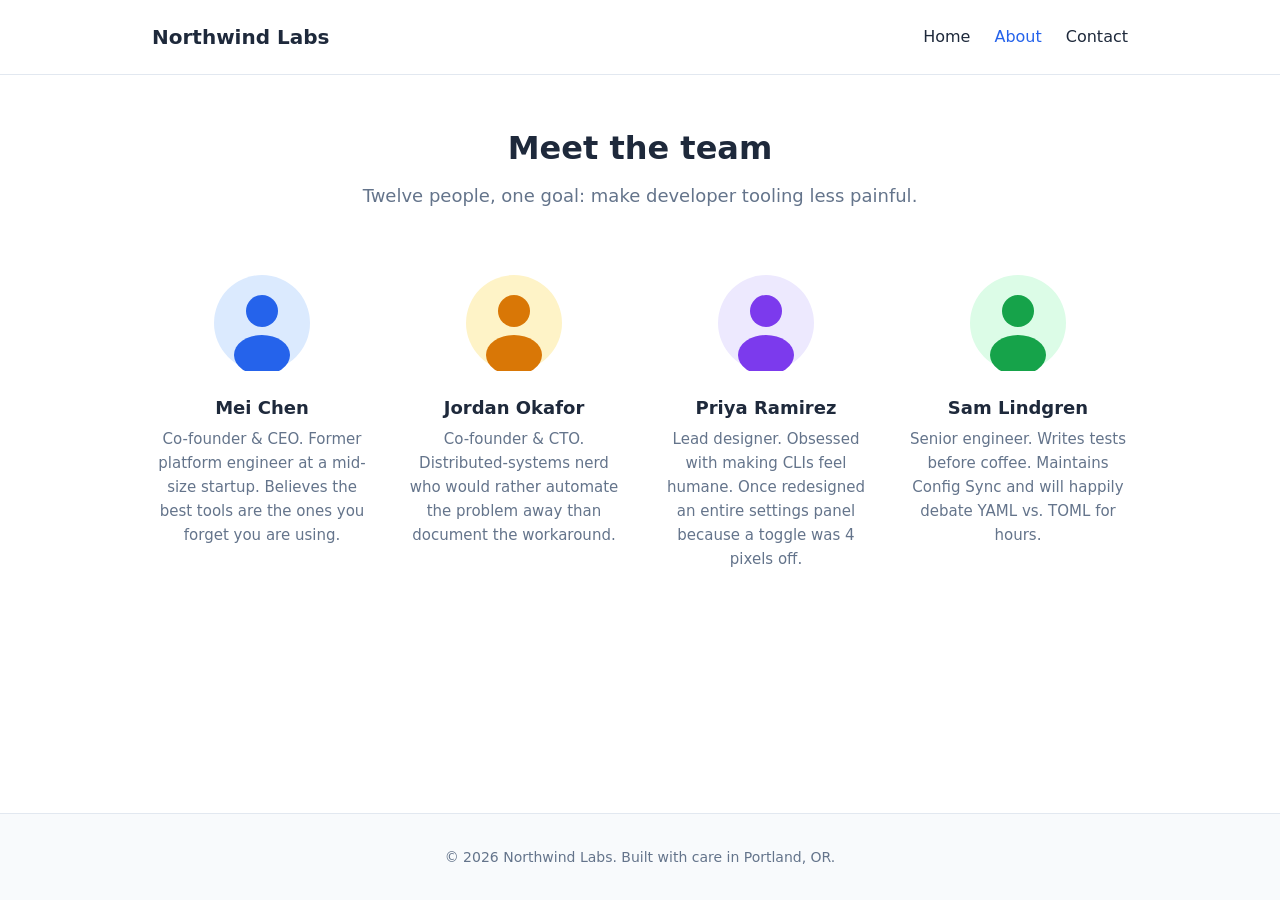
==== about.html @ ad13f3d4 "feat: add Northwind Labs static site with Claude Code skills Static marketing site (index, about, co" ====
<!DOCTYPE html>
<html lang="en">
<head>
  <meta charset="utf-8">
  <meta name="viewport" content="width=device-width, initial-scale=1">
  <title>About — Northwind Labs</title>
  <meta name="description" content="Meet the team behind Northwind Labs. Twelve people building developer tools in Portland, OR.">
  <link rel="stylesheet" href="css/styles.css">
</head>
<body>

  <header class="site-header">
    <div class="header-inner">
      <a href="index.html" class="logo">Northwind Labs</a>
      <button class="nav-toggle" aria-expanded="false" aria-controls="main-nav" aria-label="Toggle navigation">
        <svg viewBox="0 0 24 24" fill="none" stroke="currentColor" stroke-width="2" stroke-linecap="round">
          <line x1="3" y1="6" x2="21" y2="6"></line>
          <line x1="3" y1="12" x2="21" y2="12"></line>
          <line x1="3" y1="18" x2="21" y2="18"></line>
        </svg>
      </button>
      <nav>
        <ul class="nav-list" id="main-nav">
          <li><a href="index.html">Home</a></li>
          <li><a href="about.html" aria-current="page">About</a></li>
          <li><a href="contact.html">Contact</a></li>
        </ul>
      </nav>
    </div>
  </header>

  <main>
    <section class="page-header">
      <div class="container">
        <h1>Meet the team</h1>
        <p>Twelve people, one goal: make developer tooling less painful.</p>
      </div>
    </section>

    <section class="team">
      <div class="container">
        <div class="team-grid">

          <article class="member">
            <svg class="avatar" viewBox="0 0 96 96" xmlns="http://www.w3.org/2000/svg" role="img" aria-label="Illustrated portrait of Mei Chen">
              <circle cx="48" cy="48" r="48" fill="#dbeafe"/>
              <circle cx="48" cy="36" r="16" fill="#2563eb"/>
              <ellipse cx="48" cy="80" rx="28" ry="20" fill="#2563eb"/>
            </svg>
            <h2>Mei Chen</h2>
            <p>Co-founder &amp; CEO. Former platform engineer at a mid-size startup. Believes the best tools are the ones you forget you are using.</p>
          </article>

          <article class="member">
            <svg class="avatar" viewBox="0 0 96 96" xmlns="http://www.w3.org/2000/svg" role="img" aria-label="Illustrated portrait of Jordan Okafor">
              <circle cx="48" cy="48" r="48" fill="#fef3c7"/>
              <circle cx="48" cy="36" r="16" fill="#d97706"/>
              <ellipse cx="48" cy="80" rx="28" ry="20" fill="#d97706"/>
            </svg>
            <h2>Jordan Okafor</h2>
            <p>Co-founder &amp; CTO. Distributed-systems nerd who would rather automate the problem away than document the workaround.</p>
          </article>

          <article class="member">
            <svg class="avatar" viewBox="0 0 96 96" xmlns="http://www.w3.org/2000/svg" role="img" aria-label="Illustrated portrait of Priya Ramirez">
              <circle cx="48" cy="48" r="48" fill="#ede9fe"/>
              <circle cx="48" cy="36" r="16" fill="#7c3aed"/>
              <ellipse cx="48" cy="80" rx="28" ry="20" fill="#7c3aed"/>
            </svg>
            <h2>Priya Ramirez</h2>
            <p>Lead designer. Obsessed with making CLIs feel humane. Once redesigned an entire settings panel because a toggle was 4 pixels off.</p>
          </article>

          <article class="member">
            <svg class="avatar" viewBox="0 0 96 96" xmlns="http://www.w3.org/2000/svg" role="img" aria-label="Illustrated portrait of Sam Lindgren">
              <circle cx="48" cy="48" r="48" fill="#dcfce7"/>
              <circle cx="48" cy="36" r="16" fill="#16a34a"/>
              <ellipse cx="48" cy="80" rx="28" ry="20" fill="#16a34a"/>
            </svg>
            <h2>Sam Lindgren</h2>
            <p>Senior engineer. Writes tests before coffee. Maintains Config Sync and will happily debate YAML vs. TOML for hours.</p>
          </article>

        </div>
      </div>
    </section>
  </main>

  <footer class="site-footer">
    <div class="footer-inner">
      <p>&copy; 2026 Northwind Labs. Built with care in Portland, OR.</p>
    </div>
  </footer>

  <script src="js/main.js"></script>
</body>
</html>
---- css/styles.css ----
:root {
  --accent: #2563eb;
  --accent-hover: #1d4ed8;
  --text: #1e293b;
  --text-light: #64748b;
  --bg: #ffffff;
  --bg-alt: #f8fafc;
  --border: #e2e8f0;
  --radius: 0.5rem;
  --max-width: 64rem;
}

*,
*::before,
*::after {
  box-sizing: border-box;
  margin: 0;
  padding: 0;
}

body {
  font-family: system-ui, -apple-system, "Segoe UI", Roboto, sans-serif;
  color: var(--text);
  background: var(--bg);
  line-height: 1.6;
  min-height: 100vh;
  display: flex;
  flex-direction: column;
}

a {
  color: var(--accent);
  text-decoration: none;
}

a:hover {
  text-decoration: underline;
}

img {
  max-width: 100%;
  height: auto;
  display: block;
}

/* Header */
.site-header {
  background: var(--bg);
  border-bottom: 1px solid var(--border);
  position: sticky;
  top: 0;
  z-index: 100;
}

.header-inner {
  max-width: var(--max-width);
  margin: 0 auto;
  padding: 1rem 1.5rem;
  display: flex;
  align-items: center;
  justify-content: space-between;
}

.logo {
  font-size: 1.25rem;
  font-weight: 700;
  color: var(--text);
  text-decoration: none;
}

.logo:hover {
  text-decoration: none;
  color: var(--accent);
}

.nav-toggle {
  display: block;
  background: none;
  border: none;
  cursor: pointer;
  padding: 0.25rem;
  color: var(--text);
}

.nav-toggle svg {
  width: 1.5rem;
  height: 1.5rem;
}

.nav-list {
  list-style: none;
  display: none;
  flex-direction: column;
  gap: 0.25rem;
  position: absolute;
  top: 100%;
  left: 0;
  right: 0;
  background: var(--bg);
  border-bottom: 1px solid var(--border);
  padding: 0.5rem 1.5rem 1rem;
}

.nav-list.open {
  display: flex;
}

.nav-list a {
  display: block;
  padding: 0.5rem 0;
  color: var(--text);
  font-weight: 500;
}

.nav-list a:hover,
.nav-list a[aria-current="page"] {
  color: var(--accent);
}

/* Main content */
main {
  flex: 1;
}

.container {
  max-width: var(--max-width);
  margin: 0 auto;
  padding: 0 1.5rem;
}

/* Hero */
.hero {
  padding: 4rem 0 3rem;
  text-align: center;
}

.hero h1 {
  font-size: 2.25rem;
  line-height: 1.2;
  margin-bottom: 1rem;
}

.hero p {
  font-size: 1.125rem;
  color: var(--text-light);
  max-width: 36rem;
  margin: 0 auto 2rem;
}

.btn {
  display: inline-block;
  padding: 0.75rem 1.5rem;
  background: var(--accent);
  color: #fff;
  border: none;
  border-radius: var(--radius);
  font-size: 1rem;
  font-weight: 600;
  cursor: pointer;
  text-decoration: none;
}

.btn:hover {
  background: var(--accent-hover);
  text-decoration: none;
}

/* Feature cards */
.features {
  padding: 3rem 0;
}

.features h2 {
  text-align: center;
  font-size: 1.75rem;
  margin-bottom: 2rem;
}

.card-grid {
  display: grid;
  gap: 1.5rem;
}

.card {
  background: var(--bg-alt);
  border: 1px solid var(--border);
  border-radius: var(--radius);
  padding: 1.5rem;
}

.card h3 {
  font-size: 1.125rem;
  margin-bottom: 0.5rem;
}

.card p {
  color: var(--text-light);
  font-size: 0.9375rem;
}

/* CTA */
.cta {
  padding: 3rem 0;
  text-align: center;
  background: var(--bg-alt);
  margin-top: 2rem;
}

.cta h2 {
  font-size: 1.5rem;
  margin-bottom: 0.75rem;
}

.cta p {
  color: var(--text-light);
  margin-bottom: 1.5rem;
}

/* About page */
.page-header {
  padding: 3rem 0 2rem;
  text-align: center;
}

.page-header h1 {
  font-size: 2rem;
  margin-bottom: 0.5rem;
}

.page-header p {
  color: var(--text-light);
  font-size: 1.125rem;
}

.team {
  padding: 2rem 0 4rem;
}

.team-grid {
  display: grid;
  gap: 2rem;
}

.member {
  text-align: center;
}

.avatar {
  width: 6rem;
  height: 6rem;
  margin: 0 auto 1rem;
}

.member h2 {
  font-size: 1.125rem;
  margin-bottom: 0.25rem;
}

.member p {
  color: var(--text-light);
  font-size: 0.9375rem;
}

/* Contact page */
.contact-section {
  padding: 2rem 0 4rem;
}

.contact-layout {
  display: grid;
  gap: 2rem;
}

.contact-form {
  display: flex;
  flex-direction: column;
  gap: 1.25rem;
}

.form-group {
  display: flex;
  flex-direction: column;
  gap: 0.375rem;
}

.form-group label {
  font-weight: 600;
  font-size: 0.9375rem;
}

.form-group input,
.form-group textarea {
  padding: 0.625rem 0.75rem;
  border: 1px solid var(--border);
  border-radius: var(--radius);
  font-family: inherit;
  font-size: 1rem;
  color: var(--text);
}

.form-group textarea {
  min-height: 8rem;
  resize: vertical;
}

.form-group input:focus,
.form-group textarea:focus {
  outline: 2px solid var(--accent);
  outline-offset: 1px;
  border-color: var(--accent);
}

.office-illustration {
  display: flex;
  align-items: center;
  justify-content: center;
  padding: 2rem 0;
}

/* Footer */
.site-footer {
  background: var(--bg-alt);
  border-top: 1px solid var(--border);
  padding: 2rem 0;
  margin-top: auto;
}

.footer-inner {
  max-width: var(--max-width);
  margin: 0 auto;
  padding: 0 1.5rem;
  text-align: center;
  color: var(--text-light);
  font-size: 0.875rem;
}

/* Tablet and up */
@media (min-width: 48rem) {
  .nav-toggle {
    display: none;
  }

  .nav-list {
    display: flex;
    flex-direction: row;
    gap: 1.5rem;
    position: static;
    background: none;
    border: none;
    padding: 0;
  }

  .card-grid {
    grid-template-columns: repeat(3, 1fr);
  }

  .team-grid {
    grid-template-columns: repeat(2, 1fr);
  }

  .contact-layout {
    grid-template-columns: 1fr 1fr;
    align-items: start;
  }

  .hero h1 {
    font-size: 3rem;
  }
}

@media (min-width: 64rem) {
  .team-grid {
    grid-template-columns: repeat(4, 1fr);
  }
}
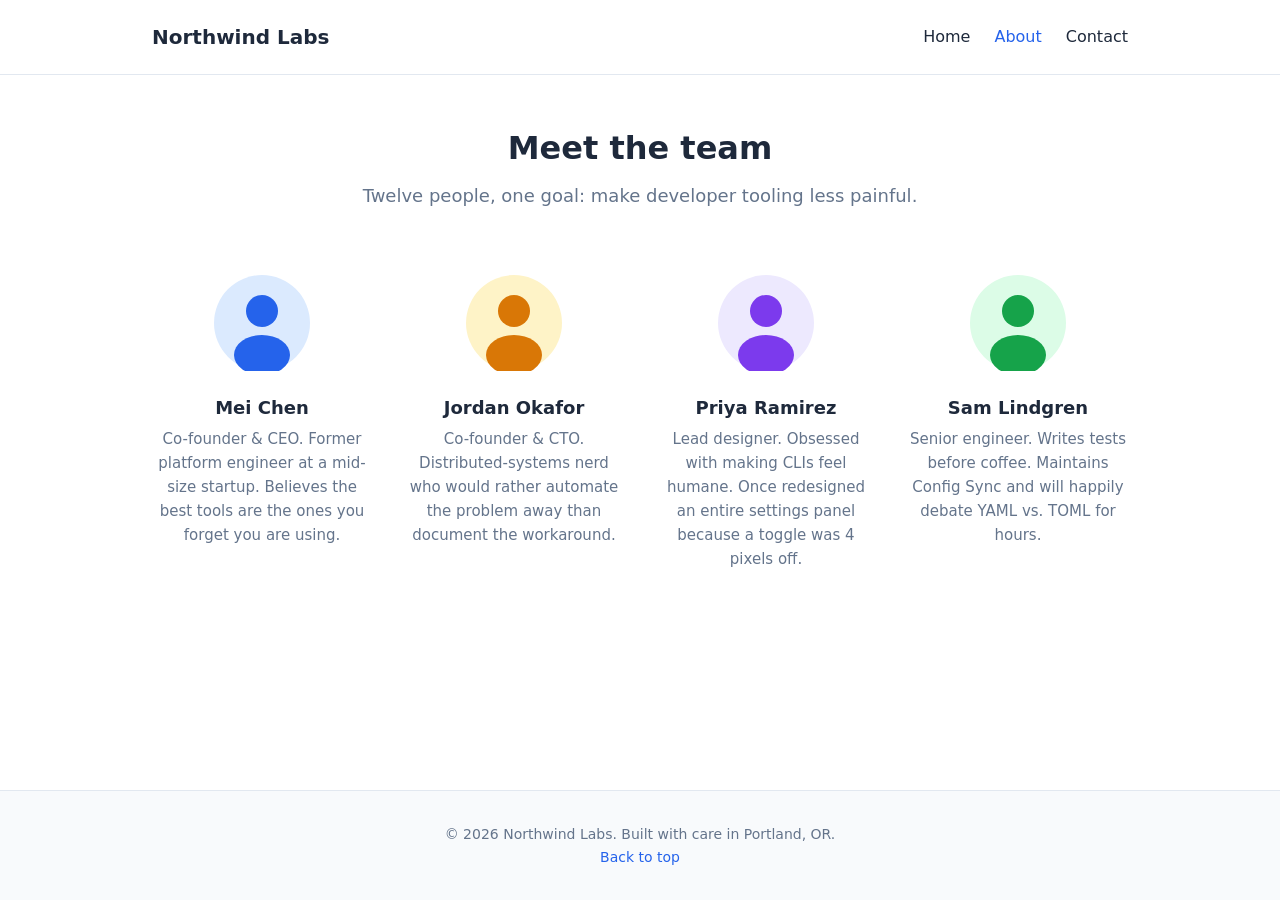
==== commit 317e61bf: "feat(html): add back-to-top link in footer on all pages" ====
--- a/about.html
+++ b/about.html
@@ -7,7 +7,7 @@
   <meta name="description" content="Meet the team behind Northwind Labs. Twelve people building developer tools in Portland, OR.">
   <link rel="stylesheet" href="css/styles.css">
 </head>
-<body>
+<body id="top">
 
   <header class="site-header">
     <div class="header-inner">
@@ -89,6 +89,7 @@
   <footer class="site-footer">
     <div class="footer-inner">
       <p>&copy; 2026 Northwind Labs. Built with care in Portland, OR.</p>
+      <p><a href="#top">Back to top</a></p>
     </div>
   </footer>
 
